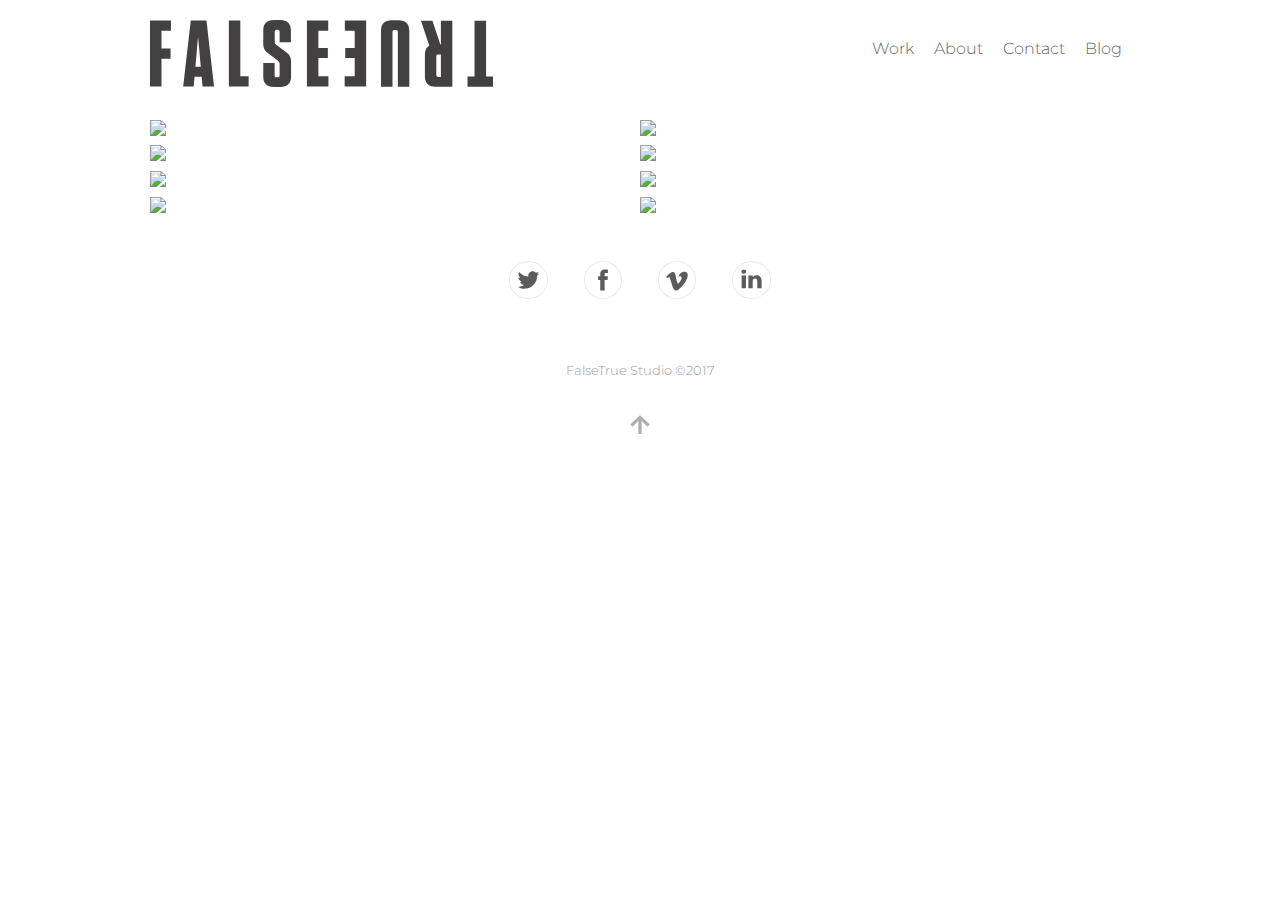
==== index.html @ f98e4de2 "second commit" ====
<!DOCTYPE html PUBLIC "-//W3C//DTD XHTML 1.0 Strict//EN"
"http://www.w3.org/TR/xhtml1/DTD/xhtml1-strict.dtd">
<html xmlns="http://www.w3.org/1999/xhtml" xml:lang="en" lang="en">

<head>
	<title>FalseTrue Studio</title>
	<meta http-equiv="content-type" content="text/html;charset=utf-8" />
	<meta name="generator" content="Geany 1.27" />
	<meta name="viewport" content="width=device-width, initial-scale=1, maximum-scale=1,user-scalable=0">
	<link rel="stylesheet" href="styles/main.css">
	<link href="https://fonts.googleapis.com/css?family=Montserrat:100,100i,200,200i,300,300i,400,400i,500,500i,600,600i,700,700i,800,800i,900,900i" rel="stylesheet">

</head>

<body>
	<div id="wrapper">

		<header class="clear-floats">

			<div id="logo-container">
				<a href="index.html"><img id="logo" src="icons/ft_logo_full.svg"></a>
			</div>

			<div id = "burger-container">
				<div id="burger">
					<span>&nbsp;</span>
					<span>&nbsp;</span>
					<span>&nbsp;</span>
				</div>
			</div>	<!--end of burger container-->

			<nav id="main-menu" class="hidden">
				<ul>
					<li>
						<a href="index.html">Work</a>
					</li>
					<li>
						<a href="about.html">About</a>
					</li>
					<li>
						<a href="contact.html">Contact</a>
					</li>
					<li>
						<a href="blog.html">Blog</a>
					</li>
				</ul>
			</nav>

		</header>

		<div id="gallery">
			<div class="gallery-image-container">
			<img class="gallery-image" src="images/Anelo_04_A.png">
		</div>
			<img class="gallery-image" src="images/Camera_00.00.png">
			<img class="gallery-image" src="images/Camera_Detail-01_PP.jpg">
			<img class="gallery-image" src="images/KItchen_01.png">
			<img class="gallery-image" src="images/Preview_Cam_01.02.png">
			<img class="gallery-image" src="images/Street_View_02-50%.png">
			<img class="gallery-image" src="images/Colt_Chair_00.png">
			<img class="gallery-image" src="images/Camera_LR-02_PP.jpg">
		</div> <!--end of gallery -->

		<footer>
			<div id="footer-container">
				<ul id="socials-menu">
					<li>
						<a href="#"><img src="icons/twitter_light.svg"></a>
					</li>
					<li>
						<a href="#"><img src="icons/facebook_light.svg"></a>
					</li>
					<li>
						<a href="#"><img src="icons/vimeo_light.svg"></a>
					</li>
					<li>
						<a href="#"><img src="icons/linkedin_light.svg"></a>
					</li>

				</ul>
				<div id="copyright">FalseTrue Studio &copy2017 </div>
			</div>
				<div id="top-move"><a href="#"><img src="icons/go-up-symbolic.svg"></a></div>
		</footer>

	</div> <!-- end of wrapper -->

<script src="scripts/script.js" ></script>
<script src="scripts/zenscroll-min.js"></script>

</body>

</html>
---- styles/main.css ----
@import url ('styles/reset.css');

html{
  overflow: scroll;
}

body {
  font-family: Montserrat;
  font-weight: 300;
  font-size: 16px;
  line-height: 1.8em;
  color: #9b9b9b;
  padding: 0;
}

#wrapper {
  max-width: 980px;
  margin: 1em auto;
}

h1 {
  color: #666;
  text-transform: uppercase;
  font-weight: 500;

}

p {margin: 1.6em 0;}

ul {padding: 0 0.5em 0 0;}

li {
  list-style: none;
}
a {  text-decoration:none ;}


/*------HEADER-------*/

header {margin: 1.2em 0;}

/* LOGO */

#logo-container{
  width: 35%;
  float: left;
  top: -0.2em;
  position: relative;
}

#logo {
  width: 100%;
  vertical-align: text-top;
  opacity: 0.85;
  transition: all ease-in-out 0.4s;
}

#logo:hover{ opacity: 1;}

/* MENU */

#main-menu{
  float: right;
}

#main-menu ul li{
  display: inline-block;

  margin-left: 1em;
}

#main-menu ul li a:after {
  padding-bottom: 0.25em;
  border-bottom: 2px solid #333;
  display: block;
  content: "";
  width: 0%;
  opacity: 1;
  transition: all ease-in-out 0.4s;
}

#main-menu ul li a:hover:after {
  border-bottom: 2px solid #666;
  display: block;
  content: "";
  width: 100%;
  opacity: 1;
}

#main-menu ul li a{
  color:#666;
  transition: all ease-in-out 0.4s;

}

#main-menu ul li a:hover{
  color:#333;
}

#burger { display: none;}

.clear-floats:after{
  content: "";
  clear: both;
  display: block;
}

img {max-width: 100%;margin: 0;padding: 0;}

#gallery:after{
  content: "";
  clear: both;
  display: block
}

/* HOME */
.gallery-image {
  width: 49%;
  float: left;
  padding-right: 1%;
  padding-top: 1%;
}

/* CONTACT */
#contact-container {
  min-height: 24em;
  margin-top: 10%;
}

#contact-info {
  margin: 3em auto;
}

.info img {
  height: 3em;
  opacity: 0.8;
  /*! float: left; */
}


.info a {
  font-size: 1.4em;
  color: #666;
  top: -0.7em;
  position: relative;
  padding-left: 1em;
  transition: all ease-in-out 0.4s;
}

.info a:hover { padding-left: 2em;}

/* BLOG */
.blog-post p {
  max-width: 750px;
}

.blog-post-image { min-width: 100%;}

/* ABOUT */
#body-text p {
  max-width: 750px;
}

/*----FOOTER----*/

#socials-menu {
  width:100%;
  padding: 0;
  margin: 3em auto;
  text-align: center;
}

#socials-menu li {
  display: inline;
  text-align: center;
}

#socials-menu a{
  opacity: 0.8;
  padding: 1em;
}

#socials-menu a:hover{ opacity: 1;}

#socials-menu img {
  height: 2.4em;
  width: 2.4em;
  transition: all ease-in-out 0.4s;
}

#socials-menu img:hover {
  transform: scale(1.2) rotate(-5deg);
}

#socials-menu:after{
  content: "";
  clear: both;
  display: block;
}

#copyright {
  text-align: center;
  margin: 2em auto;
  font-size: 0.8em;
}

#top-move img {
  margin: 0 auto;
  height: 1.6em;
  opacity: 0.5;
  display: block;
}

#top-move img:hover { opacity: 1;}

/*----MEDIA QUERIES----*/

/* VERY LARGE */
@media all and (min-width: 1920px) {

  #wrapper {
    max-width: 1440px;
    margin: 1em auto;
    font-size: 120%;
  }
}

/* MEDIUM */

@media all and (max-width: 839px){
  header {margin: 1.2em 0 auto;}

  #logo-container{
    float: none;
    width: 50%;
    margin: 0 auto;
  }

  #main-menu { float: none;}

  #main-menu ul {
    text-align: center;
    width: 100%;
    margin: 2em auto;
  }

  #main-menu ul li {margin: 0 1em; }
  .gallery-image {
    width: 100%;
    padding-top: 0.5em;
  }

}


/* SMALL */

@media all and (max-width: 450px){

  h1 {text-align: center;}

  p {
    text-align: center;
    line-height: 1.5em;
  }

  #logo-container{
    float: none;
    width: 70%;
    margin: 0 auto;
  }

  #main-menu{
    float: none;
    opacity: 1;
    height: 270px;
    transition:all ease-in-out 0.6s ;
    transition-delay: 0.2s;
  }

  #main-menu.hidden {
    height: 0;
    opacity: 0;
    transform: scale(0.5);
  }

  #main-menu ul li{
    margin: 0.5em 5em;
    text-align: center;
  }

  #main-menu ul li a{
    font-size: 1.2em;
    line-height: 2em;
  }


  #main-menu ul li a:after{
    content: "";
    width: 0%;
    margin: 0 auto;
    opacity: 0;
    transition: all ease-in-out 0.4s;
  }

  #main-menu ul li a:hover:after{
    width: 100%;
    opacity: 1;
  }

  #burger-container {
    position: relative;
    margin: 2em auto;
  }

  #burger {
    display: block;
    cursor: pointer;
    width: 30px;
    margin: 0 auto;
  }

  #burger span {
    background: #666;
    display: block;
    height: 3px;
    margin-top: 6px;
    position: relative;
    top: 0;
    transition: all ease-in-out 0.4s;
  }

  #burger.open span:first-child{
    transform: rotate(45deg);
    top: 10px;
  }

  #burger.open span:nth-child(2){
    width: 0;
    opacity: 0;
  }

  #burger.open span:nth-child(3){
    transform: rotate(-45deg);
    top: -8px;
  }

  .gallery-image {
    width: 100%;
    padding-top: 0.5em;
  }

  #socials-menu a {padding: 0.5em}

  #socials-menu img {height: 2.4em}

}
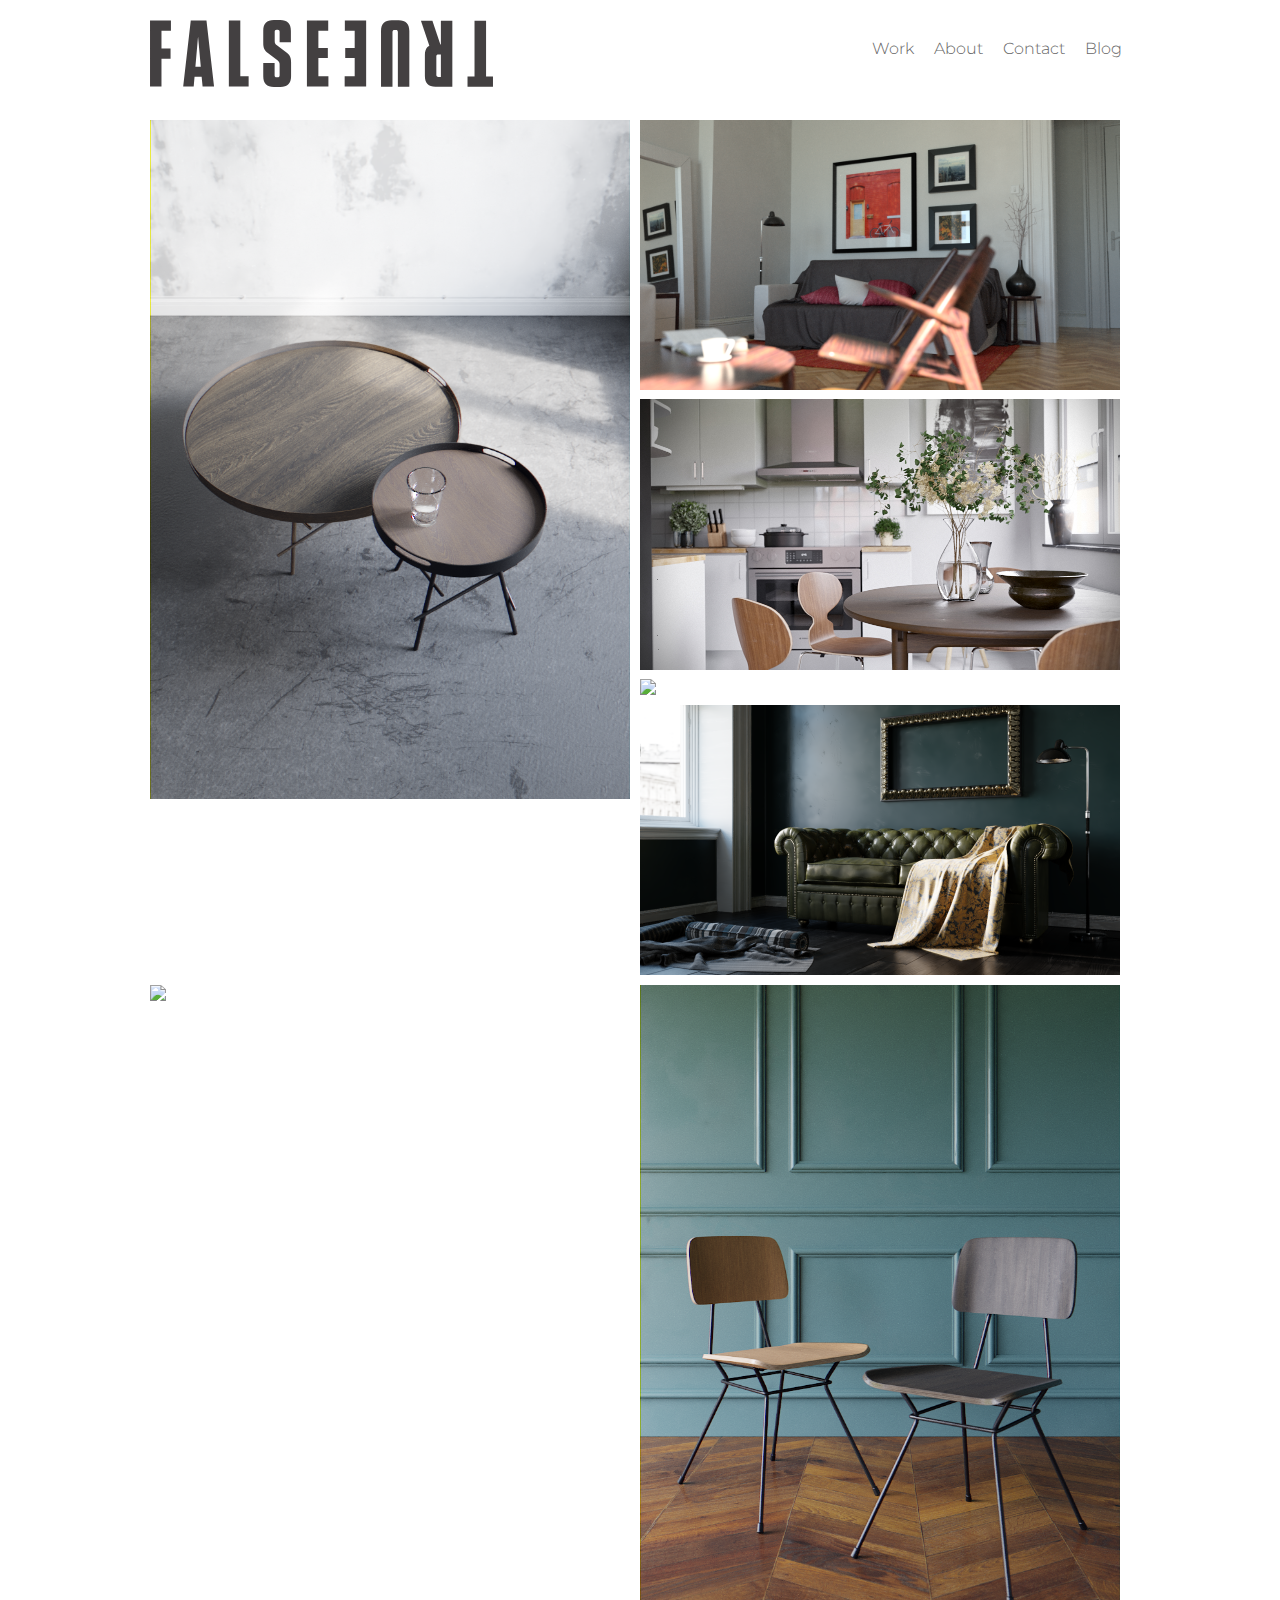
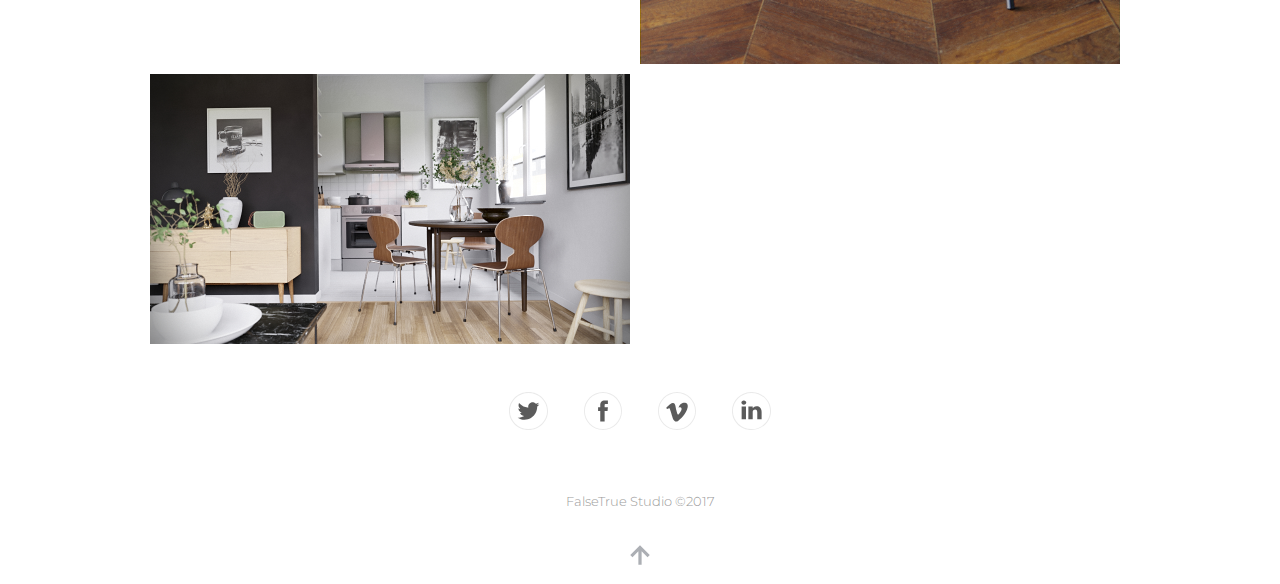
==== commit d25da731: "Update index.html" ====
--- a/index.html
+++ b/index.html
@@ -58,7 +58,7 @@
 			<img class="gallery-image" src="images/Camera_Detail-01_PP.jpg">
 			<img class="gallery-image" src="images/KItchen_01.png">
 			<img class="gallery-image" src="images/Preview_Cam_01.02.png">
-			<img class="gallery-image" src="images/Street_View_02-50%.png">
+			<img class="gallery-image" src="images/Street_View_02-50%.jpg">
 			<img class="gallery-image" src="images/Colt_Chair_00.png">
 			<img class="gallery-image" src="images/Camera_LR-02_PP.jpg">
 		</div> <!--end of gallery -->
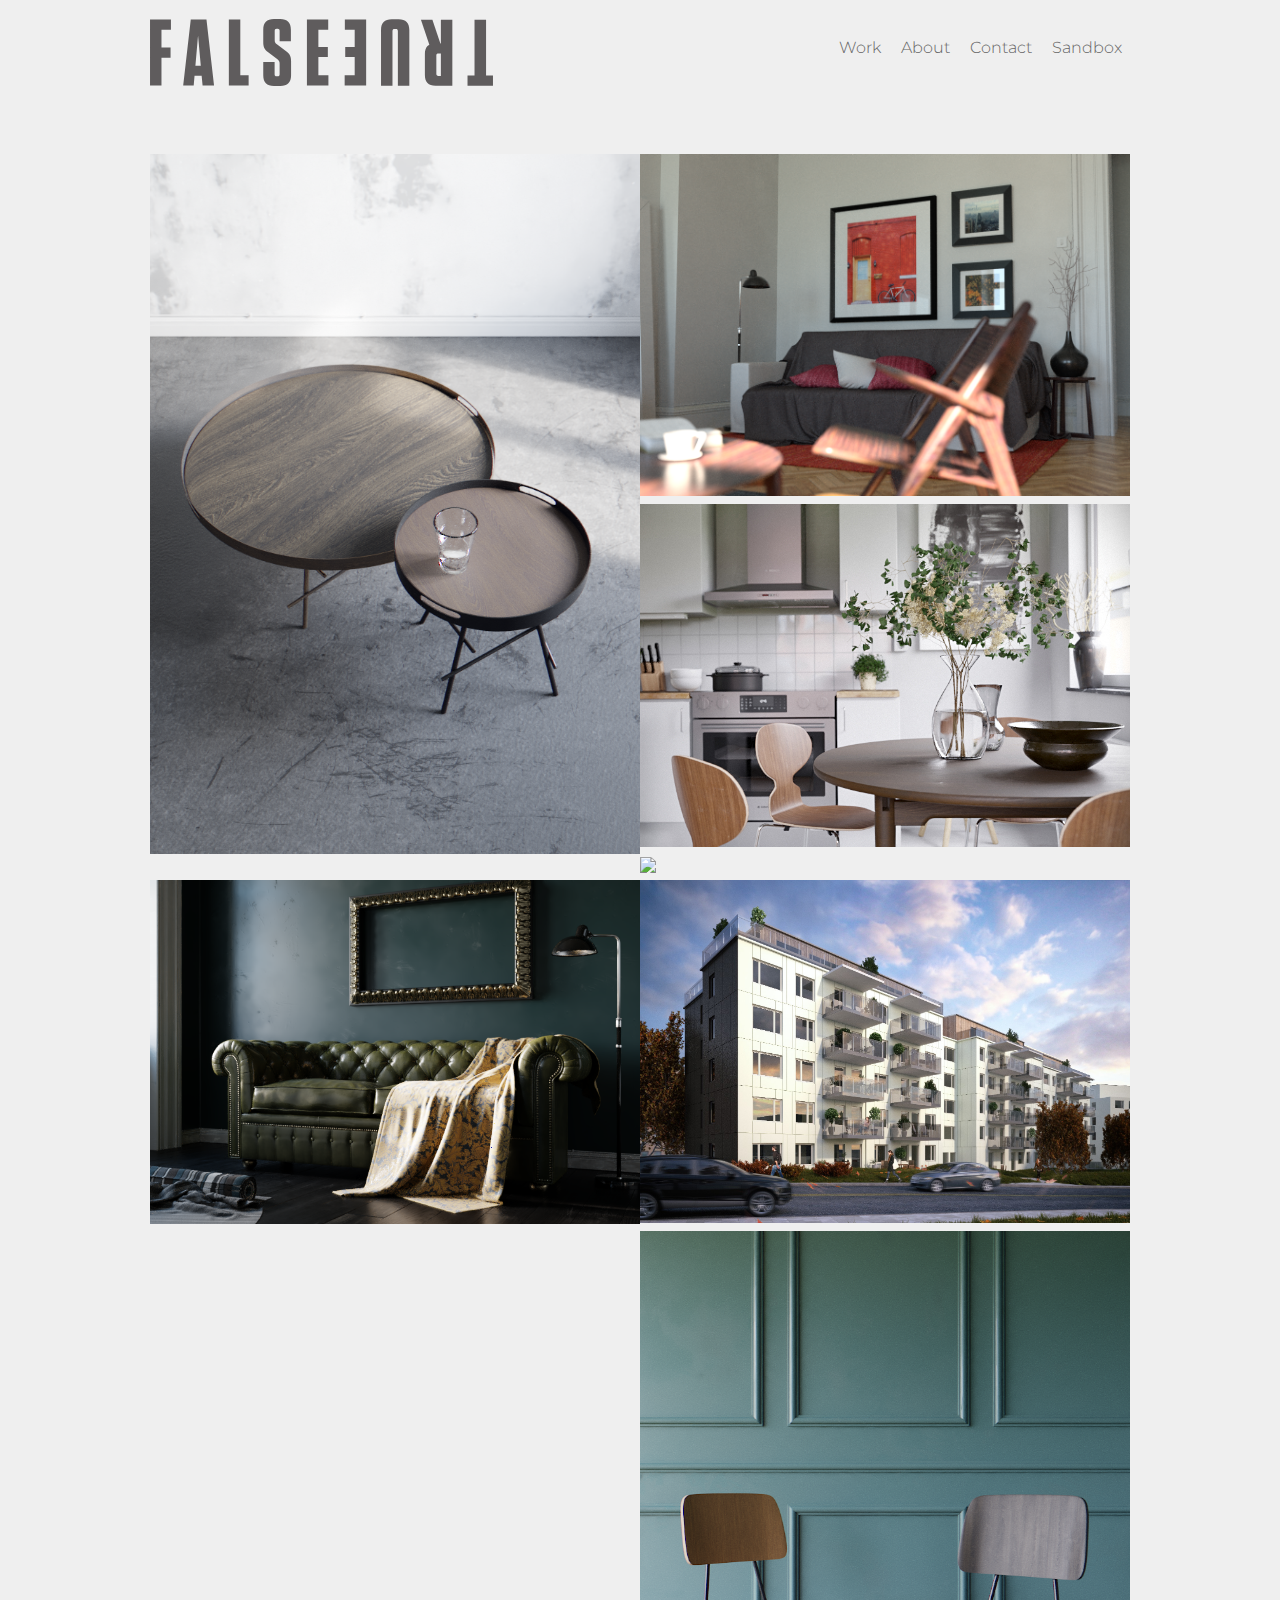
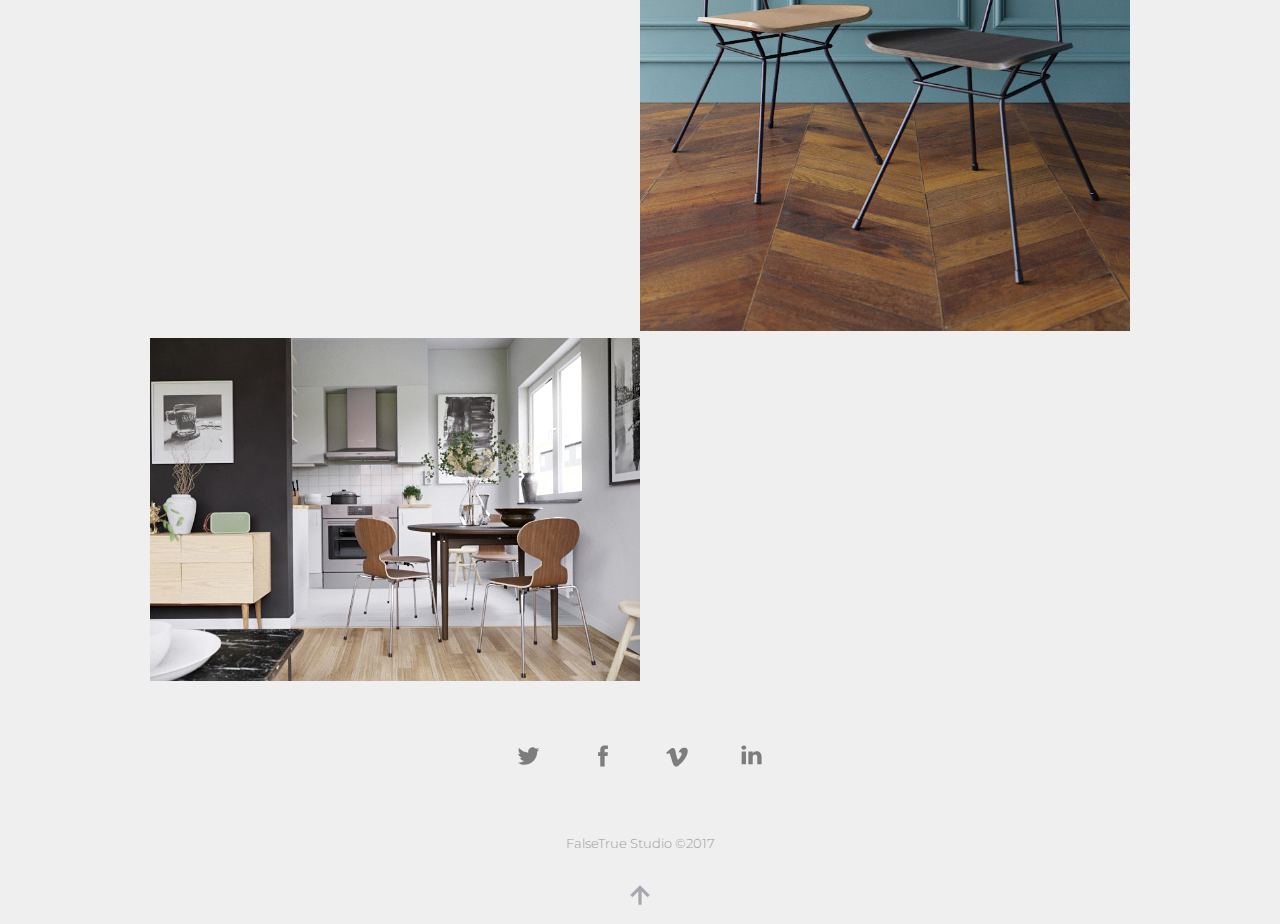
==== commit a21f99f9: "First review" ====
--- a/index.html
+++ b/index.html
@@ -43,7 +43,7 @@
 						<a href="contact.html">Contact</a>
 					</li>
 					<li>
-						<a href="blog.html">Blog</a>
+						<a href="sandbox.html">Sandbox</a>
 					</li>
 				</ul>
 			</nav>
@@ -52,15 +52,31 @@
 
 		<div id="gallery">
 			<div class="gallery-image-container">
-			<img class="gallery-image" src="images/Anelo_04_A.png">
-		</div>
-			<img class="gallery-image" src="images/Camera_00.00.png">
-			<img class="gallery-image" src="images/Camera_Detail-01_PP.jpg">
-			<img class="gallery-image" src="images/KItchen_01.png">
-			<img class="gallery-image" src="images/Preview_Cam_01.02.png">
-			<img class="gallery-image" src="images/Street_View_02-50%.jpg">
-			<img class="gallery-image" src="images/Colt_Chair_00.png">
-			<img class="gallery-image" src="images/Camera_LR-02_PP.jpg">
+			<div class="gallery-image-wrapper">
+				<img class="gallery-image" src="images/Anelo_04_A.png">
+			</div>
+			<div class="gallery-image-wrapper">
+				<img class="gallery-image" src="images/Camera_00.00.png">
+			</div>
+			<div class="gallery-image-wrapper">
+				<img class="gallery-image" src="images/Camera_Detail-01_PP.jpg">
+			</div>
+			<div class="gallery-image-wrapper">
+				<img class="gallery-image" src="images/KItchen_01.png">
+			</div>
+			<div class="gallery-image-wrapper">
+				<img class="gallery-image" src="images/Preview_Cam_01.02.png">
+			</div>
+			<div class="gallery-image-wrapper">
+				<img class="gallery-image" src="images/Street_View_02-50%.jpg">
+			</div>
+			<div class="gallery-image-wrapper">
+				<img class="gallery-image" src="images/Colt_Chair_00.png">
+			</div>
+			<div class="gallery-image-wrapper">
+				<img class="gallery-image" src="images/Camera_LR-02_PP.jpg">
+			</div>
+
 		</div> <!--end of gallery -->
 
 		<footer>
@@ -82,13 +98,13 @@
 				</ul>
 				<div id="copyright">FalseTrue Studio &copy2017 </div>
 			</div>
-				<div id="top-move"><a href="#"><img src="icons/go-up-symbolic.svg"></a></div>
+			<div id="top-move"><a href="#"><img src="icons/go-up-symbolic.svg"></a></div>
 		</footer>
 
 	</div> <!-- end of wrapper -->
 
-<script src="scripts/script.js" ></script>
-<script src="scripts/zenscroll-min.js"></script>
+	<script src="scripts/script.js" ></script>
+	<script src="scripts/zenscroll-min.js"></script>
 
 </body>
 
--- a/styles/main.css
+++ b/styles/main.css
@@ -8,9 +8,10 @@
   font-family: Montserrat;
   font-weight: 300;
   font-size: 16px;
-  line-height: 1.8em;
+  line-height: 1.6em;
   color: #9b9b9b;
   padding: 0;
+  background-color: #efefef;
 }
 
 #wrapper {
@@ -22,10 +23,15 @@
   color: #666;
   text-transform: uppercase;
   font-weight: 500;
-
-}
-
-p {margin: 1.6em 0;}
+  margin-top:1.8em;
+
+  line-height: 1.2em;
+}
+
+sandbox-post p {
+  width: 80%;
+
+}
 
 ul {padding: 0 0.5em 0 0;}
 
@@ -37,7 +43,7 @@
 
 /*------HEADER-------*/
 
-header {margin: 1.2em 0;}
+header {margin: 1.2em 0 4em 0;}
 
 /* LOGO */
 
@@ -51,21 +57,21 @@
 #logo {
   width: 100%;
   vertical-align: text-top;
-  opacity: 0.85;
+  opacity: 0.7;
   transition: all ease-in-out 0.4s;
 }
 
-#logo:hover{ opacity: 1;}
+#logo:hover{ opacity: 0.9;}
 
 /* MENU */
 
 #main-menu{
   float: right;
+  text-transform: capitalize;
 }
 
 #main-menu ul li{
   display: inline-block;
-
   margin-left: 1em;
 }
 
@@ -114,11 +120,21 @@
 }
 
 /* HOME */
+
+.gallery-image-wrapper {
+  width: 50%;
+  float: left;
+  overflow: hidden;
+}
+
+.gallery-image-container:after {
+  content: "";
+  clear: both;
+  display: block;
+}
+
 .gallery-image {
-  width: 49%;
-  float: left;
-  padding-right: 1%;
-  padding-top: 1%;
+  width: 120%;
 }
 
 /* CONTACT */
@@ -127,34 +143,34 @@
   margin-top: 10%;
 }
 
-#contact-info {
-  margin: 3em auto;
-}
-
-.info img {
-  height: 3em;
-  opacity: 0.8;
-  /*! float: left; */
-}
-
+
+.info {
+  padding-bottom: 1.4em;
+}
+
+.info span {
+  display: inherit;
+}
 
 .info a {
-  font-size: 1.4em;
   color: #666;
-  top: -0.7em;
-  position: relative;
-  padding-left: 1em;
-  transition: all ease-in-out 0.4s;
-}
-
-.info a:hover { padding-left: 2em;}
-
-/* BLOG */
-.blog-post p {
-  max-width: 750px;
-}
-
-.blog-post-image { min-width: 100%;}
+
+}
+
+.info a:hover {color: #333;}
+
+/* SANDBOX */
+
+.sandbox-post p {
+  max-width: 720px;
+}
+
+.sandbox-post-image-wrapper {
+  max-height: 692px;
+  overflow: hidden;
+}
+
+.sandbox-post-image { min-width: 100%;}
 
 /* ABOUT */
 #body-text p {
@@ -176,8 +192,9 @@
 }
 
 #socials-menu a{
-  opacity: 0.8;
+  opacity: 0.6;
   padding: 1em;
+  transition: all ease-in-out 0.6s;
 }
 
 #socials-menu a:hover{ opacity: 1;}
@@ -185,11 +202,10 @@
 #socials-menu img {
   height: 2.4em;
   width: 2.4em;
-  transition: all ease-in-out 0.4s;
 }
 
 #socials-menu img:hover {
-  transform: scale(1.2) rotate(-5deg);
+  opacity: 0.9;
 }
 
 #socials-menu:after{
@@ -228,6 +244,7 @@
 /* MEDIUM */
 
 @media all and (max-width: 839px){
+
   header {margin: 1.2em 0 auto;}
 
   #logo-container{
@@ -244,10 +261,8 @@
     margin: 2em auto;
   }
 
-  #main-menu ul li {margin: 0 1em; }
-  .gallery-image {
+  .gallery-image-wrapper {
     width: 100%;
-    padding-top: 0.5em;
   }
 
 }
@@ -350,6 +365,8 @@
     padding-top: 0.5em;
   }
 
+  .info { text-align: center;}
+
   #socials-menu a {padding: 0.5em}
 
   #socials-menu img {height: 2.4em}
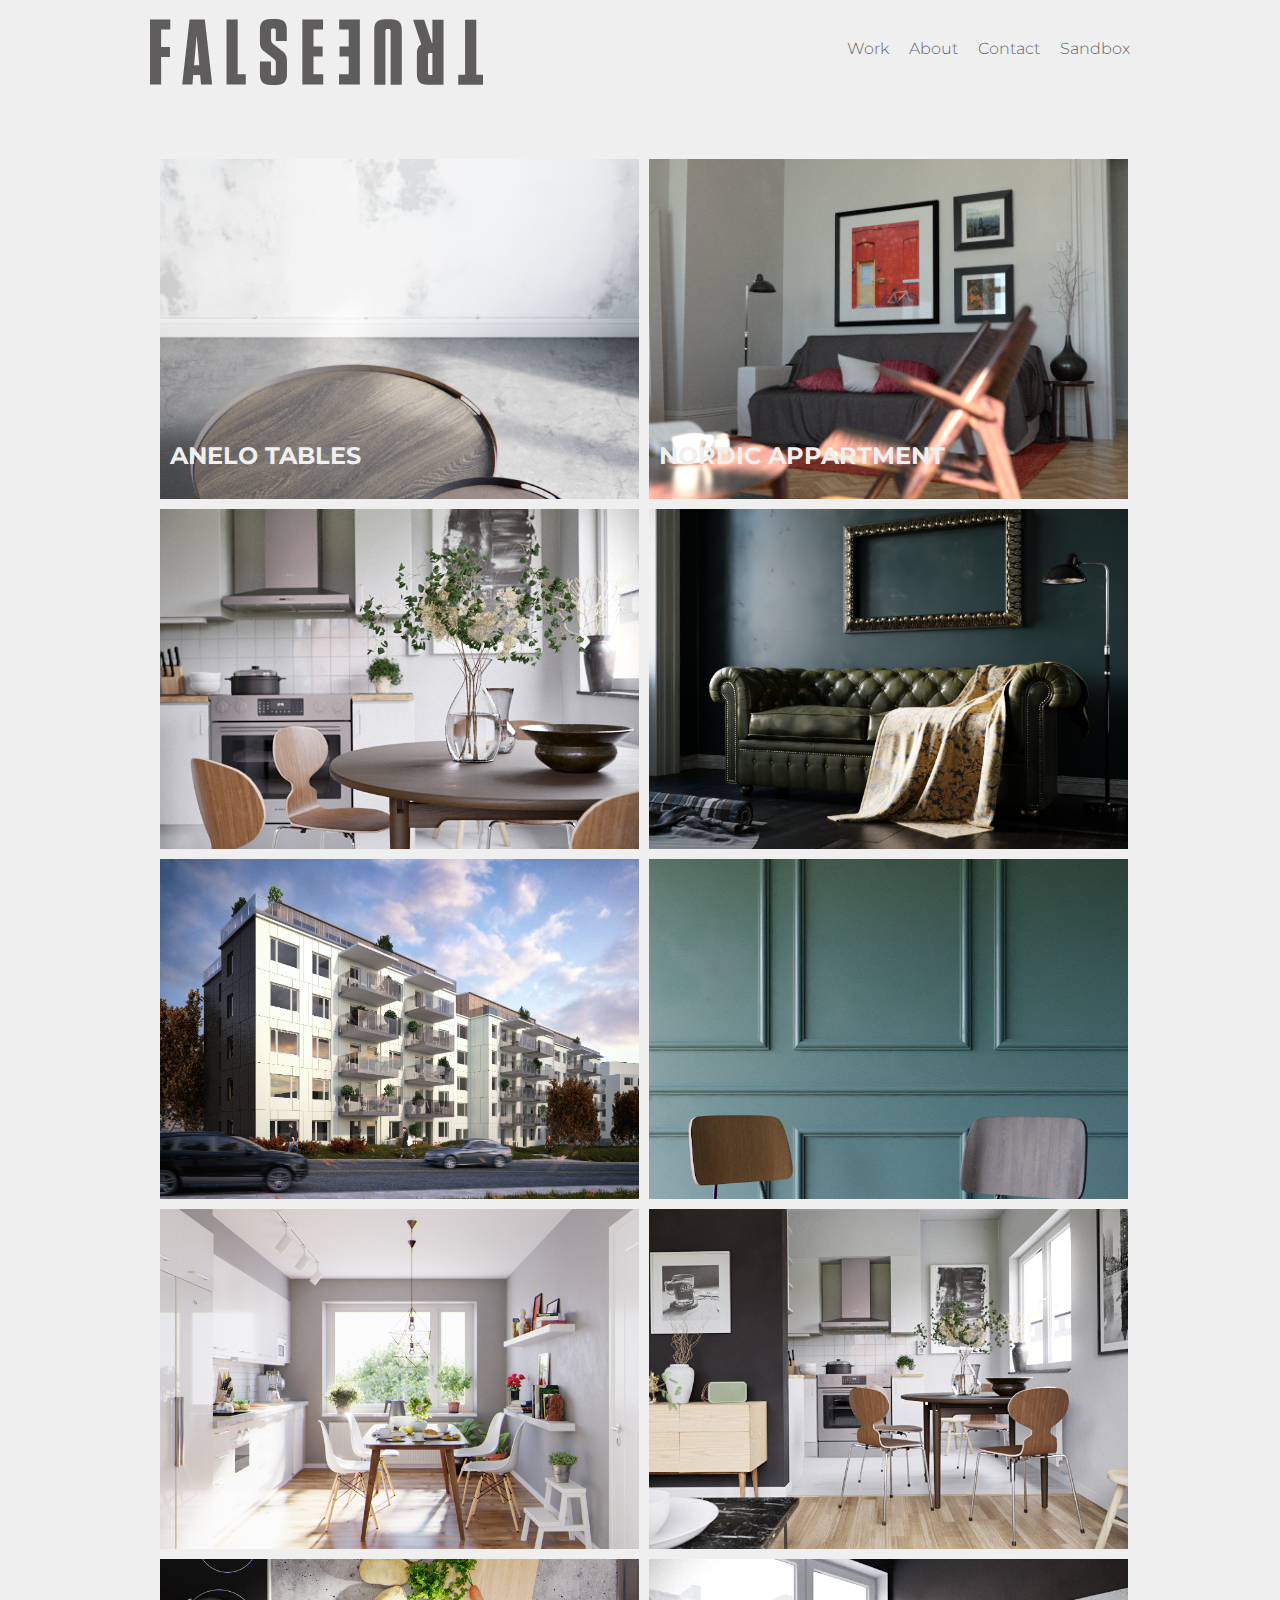
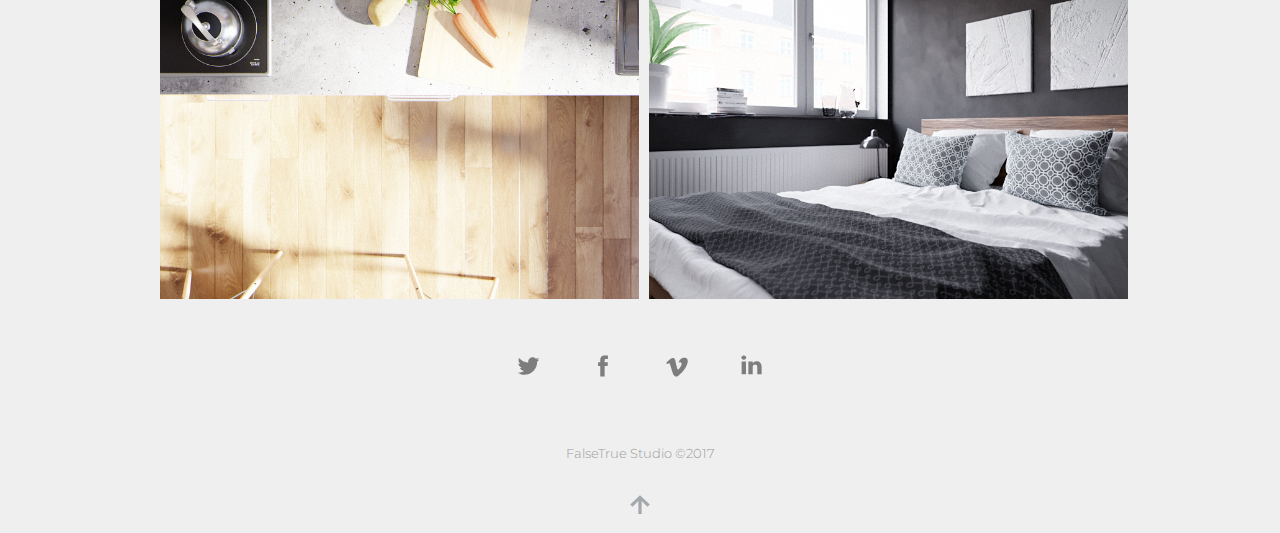
==== commit f628080f: "Added more images, singlr project page, single sandbox page and fixed gallery" ====
--- a/index.html
+++ b/index.html
@@ -52,60 +52,69 @@
 
 		<div id="gallery">
 			<div class="gallery-image-container">
-			<div class="gallery-image-wrapper">
-				<img class="gallery-image" src="images/Anelo_04_A.png">
-			</div>
-			<div class="gallery-image-wrapper">
-				<img class="gallery-image" src="images/Camera_00.00.png">
-			</div>
-			<div class="gallery-image-wrapper">
-				<img class="gallery-image" src="images/Camera_Detail-01_PP.jpg">
-			</div>
-			<div class="gallery-image-wrapper">
-				<img class="gallery-image" src="images/KItchen_01.png">
-			</div>
-			<div class="gallery-image-wrapper">
-				<img class="gallery-image" src="images/Preview_Cam_01.02.png">
-			</div>
-			<div class="gallery-image-wrapper">
-				<img class="gallery-image" src="images/Street_View_02-50%.jpg">
-			</div>
-			<div class="gallery-image-wrapper">
-				<img class="gallery-image" src="images/Colt_Chair_00.png">
-			</div>
-			<div class="gallery-image-wrapper">
-				<img class="gallery-image" src="images/Camera_LR-02_PP.jpg">
-			</div>
+				<div class="gallery-image-wrapper">
+					<a href="project_sample.html">
+						<h2 class="gallery-caption">Anelo Tables</h2>
+						<img class="gallery-image" src="images/Anelo_04_A.png"></a>
+				</div>
+				<div class="gallery-image-wrapper">
+					<a href="project_sample.html">
+						<h2 class="gallery-caption">Nordic Appartment</h2>
+						<img class="gallery-image" src="images/Camera_00.00.png"></a>
+				</div>
+				<div class="gallery-image-wrapper">
+					<a href="project_sample.html"><img class="gallery-image" src="images/Camera_Detail-01_PP.jpg"></a>
+				</div>
+				<div class="gallery-image-wrapper">
+					<a href="project_sample.html"><img class="gallery-image" src="images/Preview_Cam_01.02.png"></a>
+				</div>
+				<div class="gallery-image-wrapper">
+					<a href="project_sample.html"><img class="gallery-image" src="images/Street_View_02.jpg"></a>
+				</div>
+				<div class="gallery-image-wrapper">
+					<a href="project_sample.html"><img class="gallery-image" src="images/Colt_Chair_00.png"></a>
+				</div>
+				<div class="gallery-image-wrapper">
+					<a href="project_sample.html"><img class="gallery-image" src="images/Kitchen_01.png"></a>
+				</div>
+				<div class="gallery-image-wrapper">
+					<a href="project_sample.html"><img class="gallery-image" src="images/Camera_LR-02_PP.jpg"></a>
+				</div>
+				<div class="gallery-image-wrapper">
+					<a href="project_sample.html"><img class="gallery-image" src="images/Kitchen_02.png"></a>
+				</div>
+				<div class="gallery-image-wrapper">
+					<a href="project_sample.html"><img class="gallery-image" src="images/Camera_Bedroom_01_PP.jpg"></a>
+				</div>
+			</div> <!--end of gallery -->
 
-		</div> <!--end of gallery -->
+			<footer>
+				<div id="footer-container">
+					<ul id="socials-menu">
+						<li>
+							<a href="#"><img src="icons/twitter_light.svg"></a>
+						</li>
+						<li>
+							<a href="#"><img src="icons/facebook_light.svg"></a>
+						</li>
+						<li>
+							<a href="#"><img src="icons/vimeo_light.svg"></a>
+						</li>
+						<li>
+							<a href="#"><img src="icons/linkedin_light.svg"></a>
+						</li>
 
-		<footer>
-			<div id="footer-container">
-				<ul id="socials-menu">
-					<li>
-						<a href="#"><img src="icons/twitter_light.svg"></a>
-					</li>
-					<li>
-						<a href="#"><img src="icons/facebook_light.svg"></a>
-					</li>
-					<li>
-						<a href="#"><img src="icons/vimeo_light.svg"></a>
-					</li>
-					<li>
-						<a href="#"><img src="icons/linkedin_light.svg"></a>
-					</li>
+					</ul>
+					<div id="copyright">FalseTrue Studio &copy2017 </div>
+				</div>
+				<div id="top-move"><a href="#"><img src="icons/go-up-symbolic.svg"></a></div>
+			</footer>
 
-				</ul>
-				<div id="copyright">FalseTrue Studio &copy2017 </div>
-			</div>
-			<div id="top-move"><a href="#"><img src="icons/go-up-symbolic.svg"></a></div>
-		</footer>
+		</div> <!-- end of wrapper -->
 
-	</div> <!-- end of wrapper -->
+		<script src="scripts/script.js" ></script>
+		<script src="scripts/zenscroll-min.js"></script>
 
-	<script src="scripts/script.js" ></script>
-	<script src="scripts/zenscroll-min.js"></script>
+	</body>
 
-</body>
-
-</html>
+	</html>
--- a/styles/main.css
+++ b/styles/main.css
@@ -23,17 +23,15 @@
   color: #666;
   text-transform: uppercase;
   font-weight: 500;
+  font-size: 1.6em;
   margin-top:1.8em;
-
   line-height: 1.2em;
-}
-
-sandbox-post p {
-  width: 80%;
-
-}
-
-ul {padding: 0 0.5em 0 0;}
+  transition: all ease-in-out 0.4s;
+}
+
+h1:hover { color: #333;}
+
+sandbox-post p { width: 80%;}
 
 li {
   list-style: none;
@@ -48,15 +46,13 @@
 /* LOGO */
 
 #logo-container{
-  width: 35%;
+  width: 34%;
   float: left;
-  top: -0.2em;
-  position: relative;
 }
 
 #logo {
   width: 100%;
-  vertical-align: text-top;
+  vertical-align: middle;
   opacity: 0.7;
   transition: all ease-in-out 0.4s;
 }
@@ -68,16 +64,17 @@
 #main-menu{
   float: right;
   text-transform: capitalize;
-}
+  }
 
 #main-menu ul li{
   display: inline-block;
   margin-left: 1em;
+
 }
 
 #main-menu ul li a:after {
   padding-bottom: 0.25em;
-  border-bottom: 2px solid #333;
+  border-bottom: 2px solid #666;
   display: block;
   content: "";
   width: 0%;
@@ -86,7 +83,7 @@
 }
 
 #main-menu ul li a:hover:after {
-  border-bottom: 2px solid #666;
+  border-bottom: 2px solid #333;
   display: block;
   content: "";
   width: 100%;
@@ -95,6 +92,7 @@
 
 #main-menu ul li a{
   color:#666;
+  vertical-align: middle;
   transition: all ease-in-out 0.4s;
 
 }
@@ -111,30 +109,53 @@
   display: block;
 }
 
-img {max-width: 100%;margin: 0;padding: 0;}
+
+/* HOME */
+
+img {
+  max-width: 100%;
+  margin: 0;
+  padding: 0;
+}
+
+.gallery-image-wrapper {
+  float: left;
+  width: 48.9%;
+  height: 340px;
+  overflow: hidden;
+  background-color: #000;
+  margin-left: 10px;
+  margin-top: 10px;
+  position: relative;
+}
+
+.gallery-image{
+  min-height: 340px;
+  transition: all linear 0.4s;
+}
+
+.gallery-image:hover{ opacity: 0.6; }
+
+.gallery-caption {
+  color: #efefef;
+  position: absolute;
+  bottom: 10px;
+  left: 10px;
+  text-transform: uppercase;
+  z-index: 1;
+}
+
+
+.gallery-image-container:after {
+  content: "";
+  clear: both;
+  display: block;
+}
 
 #gallery:after{
   content: "";
   clear: both;
   display: block
-}
-
-/* HOME */
-
-.gallery-image-wrapper {
-  width: 50%;
-  float: left;
-  overflow: hidden;
-}
-
-.gallery-image-container:after {
-  content: "";
-  clear: both;
-  display: block;
-}
-
-.gallery-image {
-  width: 120%;
 }
 
 /* CONTACT */
@@ -166,16 +187,57 @@
 }
 
 .sandbox-post-image-wrapper {
-  max-height: 692px;
+  max-height: 680px;
+  background-color: #333;
   overflow: hidden;
 }
 
-.sandbox-post-image { min-width: 100%;}
+.sandbox-post-image {
+  width: 100%;
+  transition: all ease-in-out 0.4s;
+}
+
+.sandbox-post-image:hover {opacity: 0.6;}
+
+/* SANBOX PROJECT */
+
+.sandbox-project p {
+  max-width: 700px;
+}
+
+.sandbox-project-image-wrapper {
+  max-height: 680px;
+  padding-bottom: 20px;
+  overflow: hidden;
+}
+
+.sandbox-project-image {
+  width: 100%;
+  transition: all ease-in-out 0.4s;
+}
 
 /* ABOUT */
 #body-text p {
   max-width: 750px;
 }
+
+/* SINGLE PROJECT */
+
+.project p {
+  max-width: 720px;
+}
+
+.project-image-wrapper {
+  max-height: 680px;
+  overflow: hidden;
+  padding-bottom: 20px;
+}
+
+.project-image { width: 100%;}
+
+
+/* PROJECT PROJECT */
+
 
 /*----FOOTER----*/
 
@@ -259,18 +321,19 @@
     text-align: center;
     width: 100%;
     margin: 2em auto;
+    padding: 0;
   }
 
   .gallery-image-wrapper {
     width: 100%;
-  }
-
+    margin-left:0;
+  }
 }
 
 
 /* SMALL */
 
-@media all and (max-width: 450px){
+@media all and (max-width: 480px){
 
   h1 {text-align: center;}
 
@@ -300,11 +363,13 @@
   }
 
   #main-menu ul li{
+    display: block;
     margin: 0.5em 5em;
     text-align: center;
   }
 
   #main-menu ul li a{
+    display: inline-block;
     font-size: 1.2em;
     line-height: 2em;
   }
@@ -359,12 +424,13 @@
     transform: rotate(-45deg);
     top: -8px;
   }
-
-  .gallery-image {
-    width: 100%;
-    padding-top: 0.5em;
-  }
-
+  
+  .gallery-image-wrapper {
+    height: auto;
+  }
+  
+  .gallery-image { min-height: 0;display: block;}
+  
   .info { text-align: center;}
 
   #socials-menu a {padding: 0.5em}
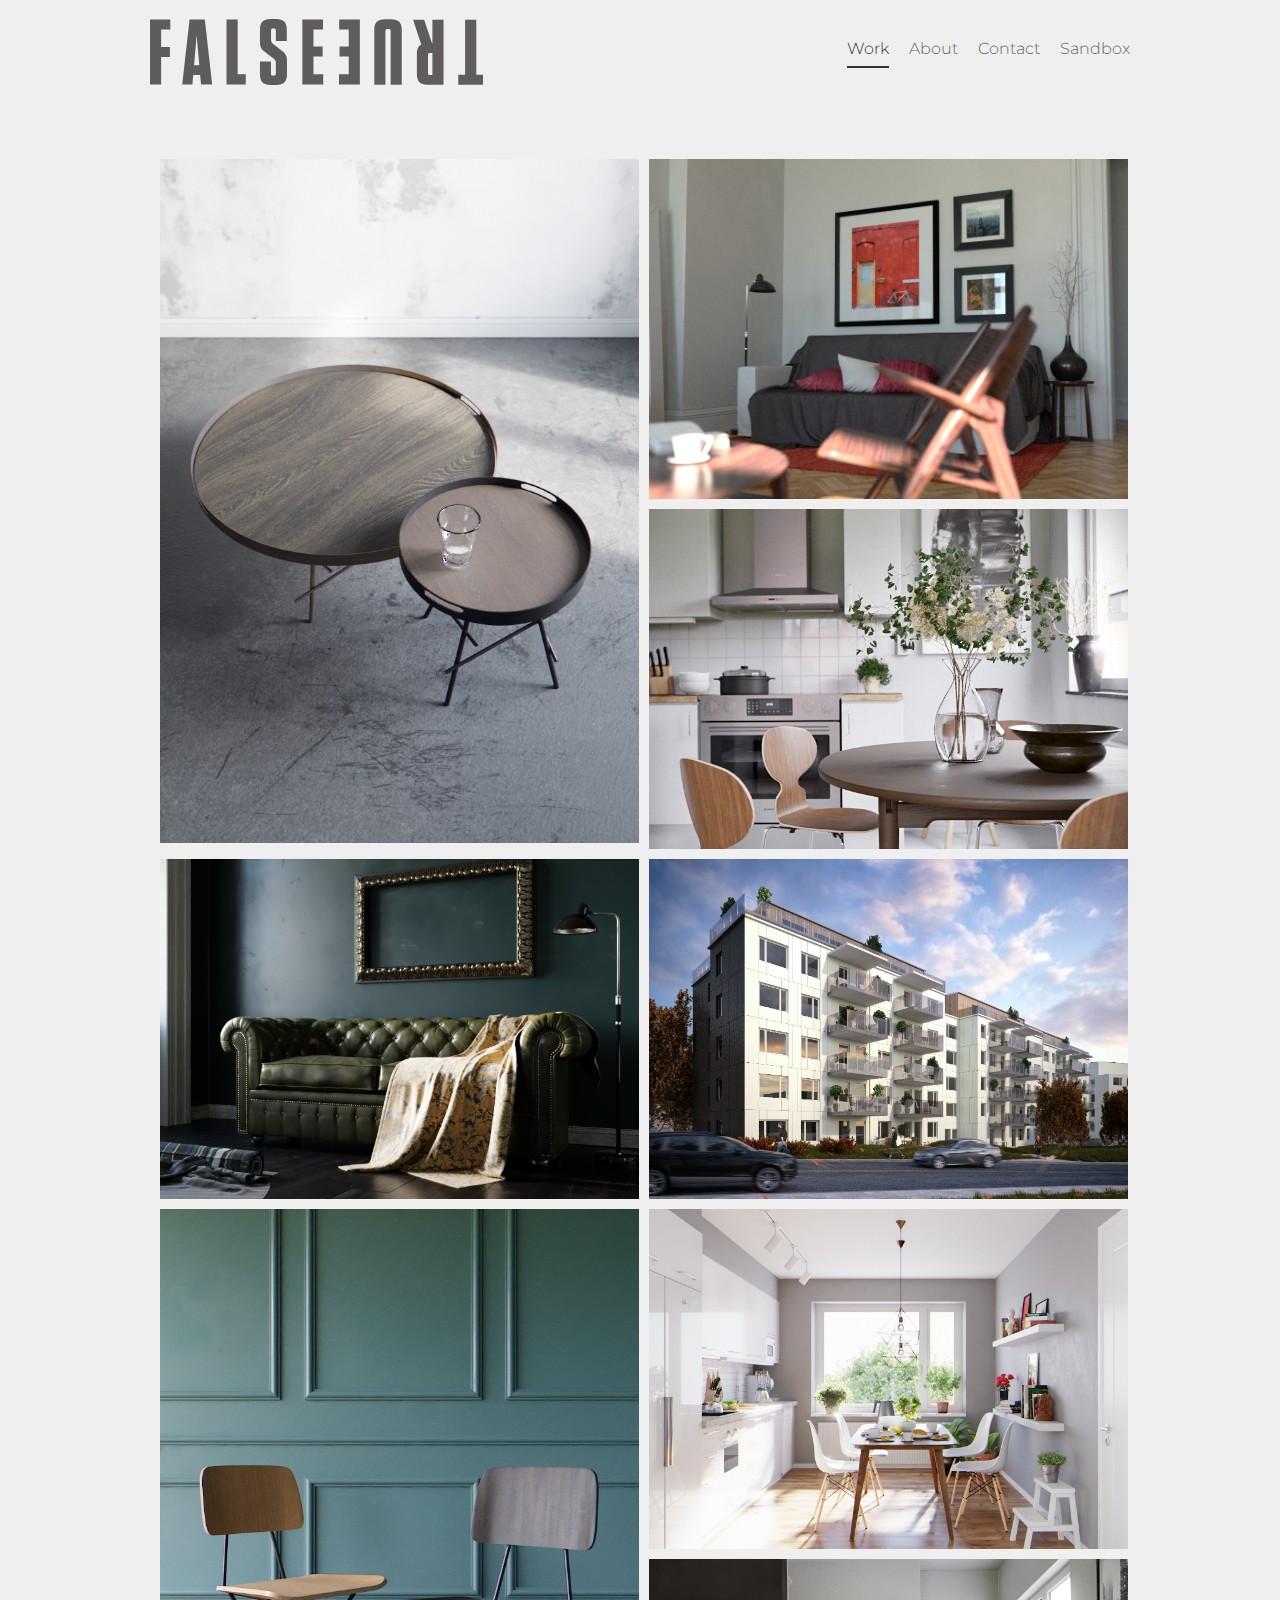
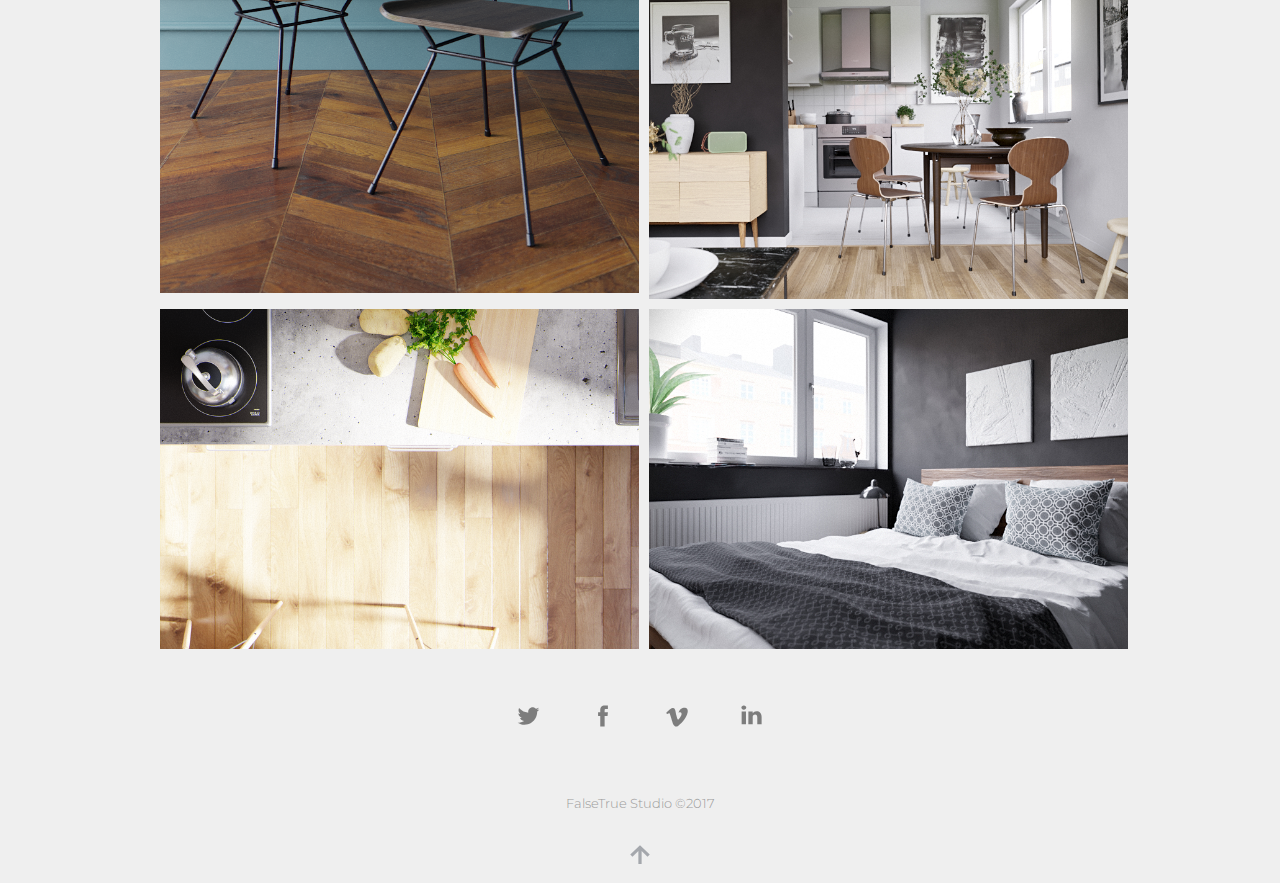
==== commit 7bc507bc: "Added Script for active page styling" ====
--- a/index.html
+++ b/index.html
@@ -63,28 +63,44 @@
 						<img class="gallery-image" src="images/Camera_00.00.png"></a>
 				</div>
 				<div class="gallery-image-wrapper">
-					<a href="project_sample.html"><img class="gallery-image" src="images/Camera_Detail-01_PP.jpg"></a>
+					<a href="project_sample.html">
+						<h2 class="gallery-caption">Göteborg Appartment</h2>
+						<img class="gallery-image" src="images/Camera_Detail-01_PP.jpg"></a>
 				</div>
 				<div class="gallery-image-wrapper">
-					<a href="project_sample.html"><img class="gallery-image" src="images/Preview_Cam_01.02.png"></a>
+					<a href="project_sample.html">
+						<h2 class="gallery-caption">Chesterfield</h2>
+						<img class="gallery-image" src="images/Preview_Cam_01.02.png"></a>
 				</div>
 				<div class="gallery-image-wrapper">
-					<a href="project_sample.html"><img class="gallery-image" src="images/Street_View_02.jpg"></a>
+					<a href="project_sample.html">
+						<h2 class="gallery-caption">kungsängen flats</h2>
+						<img class="gallery-image" src="images/Street_View_02.jpg"></a>
 				</div>
 				<div class="gallery-image-wrapper">
-					<a href="project_sample.html"><img class="gallery-image" src="images/Colt_Chair_00.png"></a>
+					<a href="project_sample.html">
+						<h2 class="gallery-caption">Colt Chair</h2>
+						<img class="gallery-image" src="images/Colt_Chair_00.png"></a>
 				</div>
 				<div class="gallery-image-wrapper">
-					<a href="project_sample.html"><img class="gallery-image" src="images/Kitchen_01.png"></a>
+					<a href="project_sample.html">
+						<h2 class="gallery-caption">kungsängen Semi-detached </h2>
+						<img class="gallery-image" src="images/Kitchen_01.png"></a>
 				</div>
 				<div class="gallery-image-wrapper">
-					<a href="project_sample.html"><img class="gallery-image" src="images/Camera_LR-02_PP.jpg"></a>
+					<a href="project_sample.html">
+						<h2 class="gallery-caption">Göteborg Appartment</h2>
+						<img class="gallery-image" src="images/Camera_LR-02_PP.jpg"></a>
 				</div>
 				<div class="gallery-image-wrapper">
-					<a href="project_sample.html"><img class="gallery-image" src="images/Kitchen_02.png"></a>
+					<a href="project_sample.html">
+						<h2 class="gallery-caption">Fullerö Semi-detached</h2>
+						<img class="gallery-image" src="images/Kitchen_02.png"></a>
 				</div>
 				<div class="gallery-image-wrapper">
-					<a href="project_sample.html"><img class="gallery-image" src="images/Camera_Bedroom_01_PP.jpg"></a>
+					<a href="project_sample.html">
+						<h2 class="gallery-caption">Göteborg Appartment</h2>
+						<img class="gallery-image" src="images/Camera_Bedroom_01_PP.jpg"></a>
 				</div>
 			</div> <!--end of gallery -->
 
--- a/styles/main.css
+++ b/styles/main.css
@@ -38,6 +38,7 @@
 }
 a {  text-decoration:none ;}
 
+a:active {outline: none;}
 
 /*------HEADER-------*/
 
@@ -89,6 +90,17 @@
   width: 100%;
   opacity: 1;
 }
+
+#main-menu ul li.current a:after {
+  border-bottom: 2px solid #333;
+  display: block;
+  content: "";
+  width: 100%;
+  opacity: 1;
+  transition: none;
+}
+
+#main-menu ul li a.current { color: #333;}
 
 #main-menu ul li a{
   color:#666;
@@ -121,7 +133,7 @@
 .gallery-image-wrapper {
   float: left;
   width: 48.9%;
-  height: 340px;
+  /*! height: 340px; */
   overflow: hidden;
   background-color: #000;
   margin-left: 10px;
@@ -131,20 +143,33 @@
 
 .gallery-image{
   min-height: 340px;
+  display: block;
+  width: 100%;
   transition: all linear 0.4s;
-}
-
-.gallery-image:hover{ opacity: 0.6; }
+  /*! filter: grayscale(50%); */
+}
+
+.gallery-image:hover{ 
+  opacity: 0.6; 
+  filter: grayscale(50%);
+}
 
 .gallery-caption {
   color: #efefef;
   position: absolute;
+  bottom: -100px;
+  left: 30px;
+  text-transform: uppercase;
+  font-size: 120%;
+  z-index: 1;
+  opacity: 0;
+  transition: all ease-in-out 0.6s;
+}
+
+a:hover .gallery-caption { 
   bottom: 10px;
-  left: 10px;
-  text-transform: uppercase;
-  z-index: 1;
-}
-
+  opacity: 1;
+}
 
 .gallery-image-container:after {
   content: "";
@@ -187,14 +212,14 @@
 }
 
 .sandbox-post-image-wrapper {
-  max-height: 680px;
   background-color: #333;
   overflow: hidden;
 }
 
 .sandbox-post-image {
   width: 100%;
-  transition: all ease-in-out 0.4s;
+  display: block;
+  transition: all ease-in-out 0.4s;  
 }
 
 .sandbox-post-image:hover {opacity: 0.6;}
@@ -206,14 +231,14 @@
 }
 
 .sandbox-project-image-wrapper {
-  max-height: 680px;
-  padding-bottom: 20px;
+  padding-bottom: 2%;
   overflow: hidden;
 }
 
 .sandbox-project-image {
   width: 100%;
-  transition: all ease-in-out 0.4s;
+  display: block;
+  transition: all ease-in-out 0.4s;  
 }
 
 /* ABOUT */
@@ -228,12 +253,11 @@
 }
 
 .project-image-wrapper {
-  max-height: 680px;
   overflow: hidden;
-  padding-bottom: 20px;
-}
-
-.project-image { width: 100%;}
+  padding-bottom: 2.5%;
+}
+
+.project-image { width: 100%;display: block;}
 
 
 /* PROJECT PROJECT */
@@ -323,7 +347,11 @@
     margin: 2em auto;
     padding: 0;
   }
-
+  
+  #main-menu ul li {
+    display: inline-block;
+    margin:0 1em;
+}
   .gallery-image-wrapper {
     width: 100%;
     margin-left:0;
@@ -431,6 +459,14 @@
   
   .gallery-image { min-height: 0;display: block;}
   
+  .gallery-caption {
+    width: 100%;
+    left: 0;
+    margin: 4% auto;
+    display: block;
+    text-align: center;
+   }
+  
   .info { text-align: center;}
 
   #socials-menu a {padding: 0.5em}
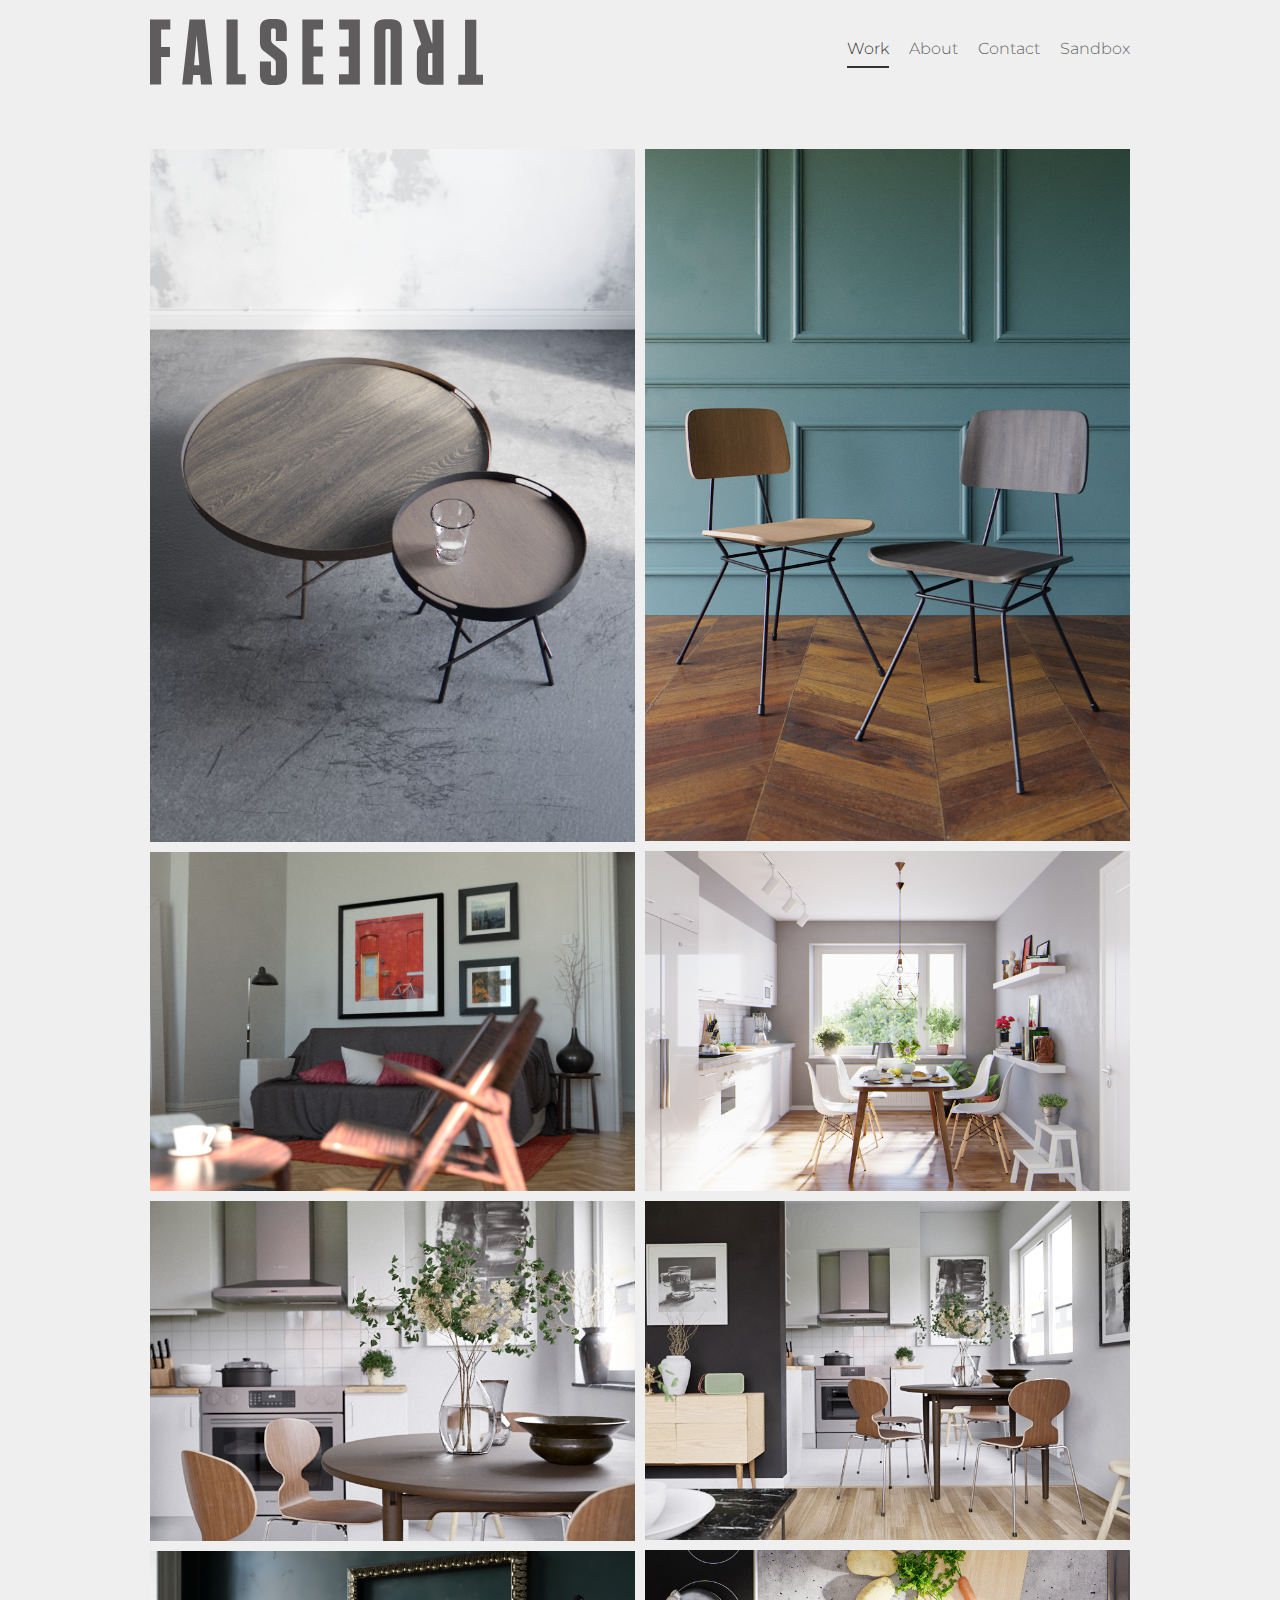
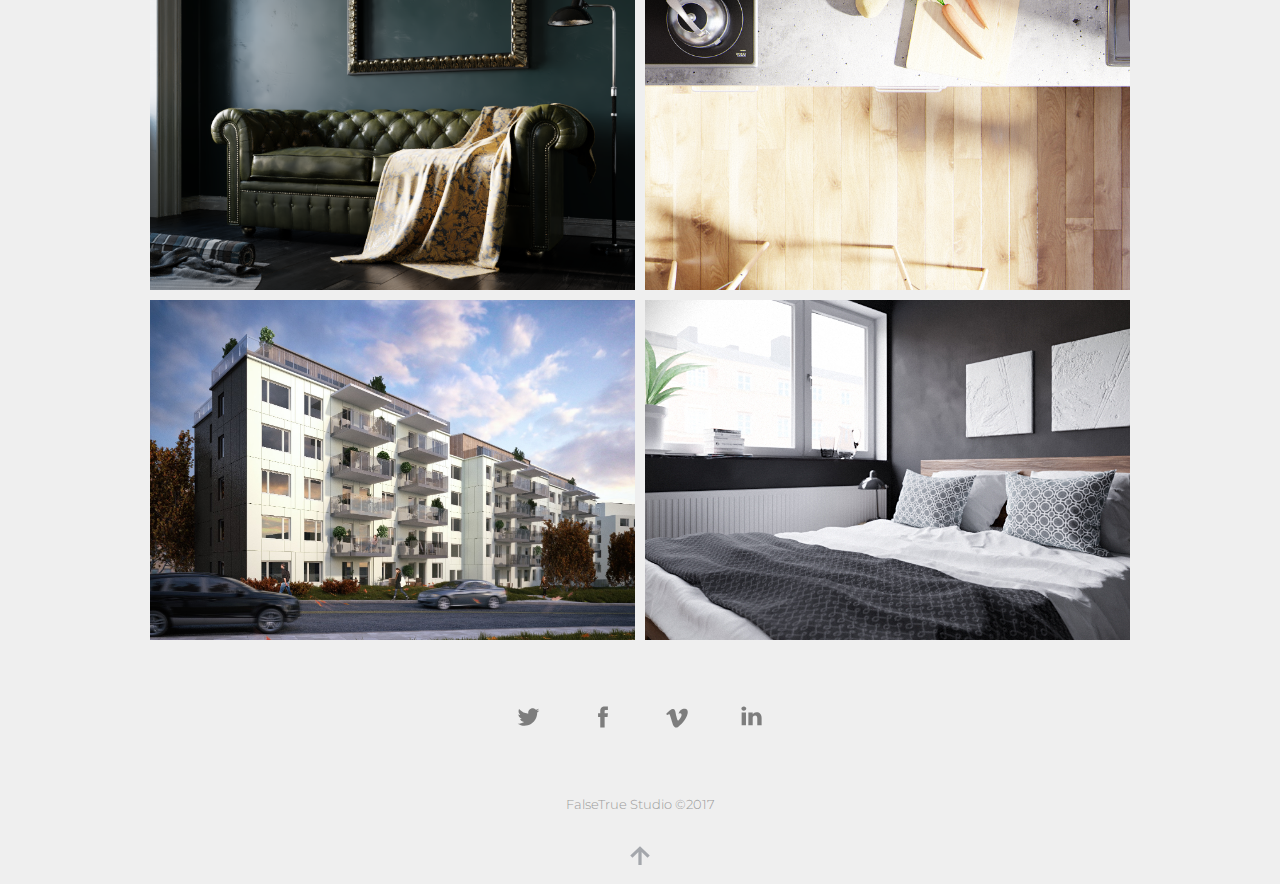
==== commit 2bffd3a9: "mobile columns fix" ====
--- a/index.html
+++ b/index.html
@@ -102,6 +102,7 @@
 						<h2 class="gallery-caption">Göteborg Appartment</h2>
 						<img class="gallery-image" src="images/Camera_Bedroom_01_PP.jpg"></a>
 				</div>
+				
 			</div> <!--end of gallery -->
 
 			<footer>
--- a/styles/main.css
+++ b/styles/main.css
@@ -130,27 +130,28 @@
   padding: 0;
 }
 
+.gallery-image-container {
+  column-count: 2;
+  column-gap: 10px;
+}
+
 .gallery-image-wrapper {
-  float: left;
-  width: 48.9%;
-  /*! height: 340px; */
+  background-color: #000;
+  margin-bottom: 10px;
+  position: relative;
   overflow: hidden;
-  background-color: #000;
-  margin-left: 10px;
-  margin-top: 10px;
-  position: relative;
-}
-
-.gallery-image{
-  min-height: 340px;
+}
+
+.gallery-image, .project-image, .sandbox-image {
   display: block;
   width: 100%;
+  height: auto;
   transition: all linear 0.4s;
-  /*! filter: grayscale(50%); */
-}
-
-.gallery-image:hover{ 
-  opacity: 0.6; 
+
+}
+
+.gallery-image:hover{
+  opacity: 0.6;
   filter: grayscale(50%);
 }
 
@@ -161,12 +162,13 @@
   left: 30px;
   text-transform: uppercase;
   font-size: 120%;
-  z-index: 1;
+  font-weight: 500;
   opacity: 0;
   transition: all ease-in-out 0.6s;
-}
-
-a:hover .gallery-caption { 
+  font-weight: 500;
+}
+
+a:hover .gallery-caption {
   bottom: 10px;
   opacity: 1;
 }
@@ -219,7 +221,7 @@
 .sandbox-post-image {
   width: 100%;
   display: block;
-  transition: all ease-in-out 0.4s;  
+  transition: all ease-in-out 0.4s;
 }
 
 .sandbox-post-image:hover {opacity: 0.6;}
@@ -235,11 +237,6 @@
   overflow: hidden;
 }
 
-.sandbox-project-image {
-  width: 100%;
-  display: block;
-  transition: all ease-in-out 0.4s;  
-}
 
 /* ABOUT */
 #body-text p {
@@ -256,8 +253,6 @@
   overflow: hidden;
   padding-bottom: 2.5%;
 }
-
-.project-image { width: 100%;display: block;}
 
 
 /* PROJECT PROJECT */
@@ -325,6 +320,8 @@
     margin: 1em auto;
     font-size: 120%;
   }
+
+  .gallery-image-container { column-count: 3;}
 }
 
 /* MEDIUM */
@@ -347,7 +344,7 @@
     margin: 2em auto;
     padding: 0;
   }
-  
+
   #main-menu ul li {
     display: inline-block;
     margin:0 1em;
@@ -452,13 +449,9 @@
     transform: rotate(-45deg);
     top: -8px;
   }
-  
-  .gallery-image-wrapper {
-    height: auto;
-  }
-  
-  .gallery-image { min-height: 0;display: block;}
-  
+
+   .gallery-image-container { column-count: 1;}
+
   .gallery-caption {
     width: 100%;
     left: 0;
@@ -466,7 +459,7 @@
     display: block;
     text-align: center;
    }
-  
+
   .info { text-align: center;}
 
   #socials-menu a {padding: 0.5em}
